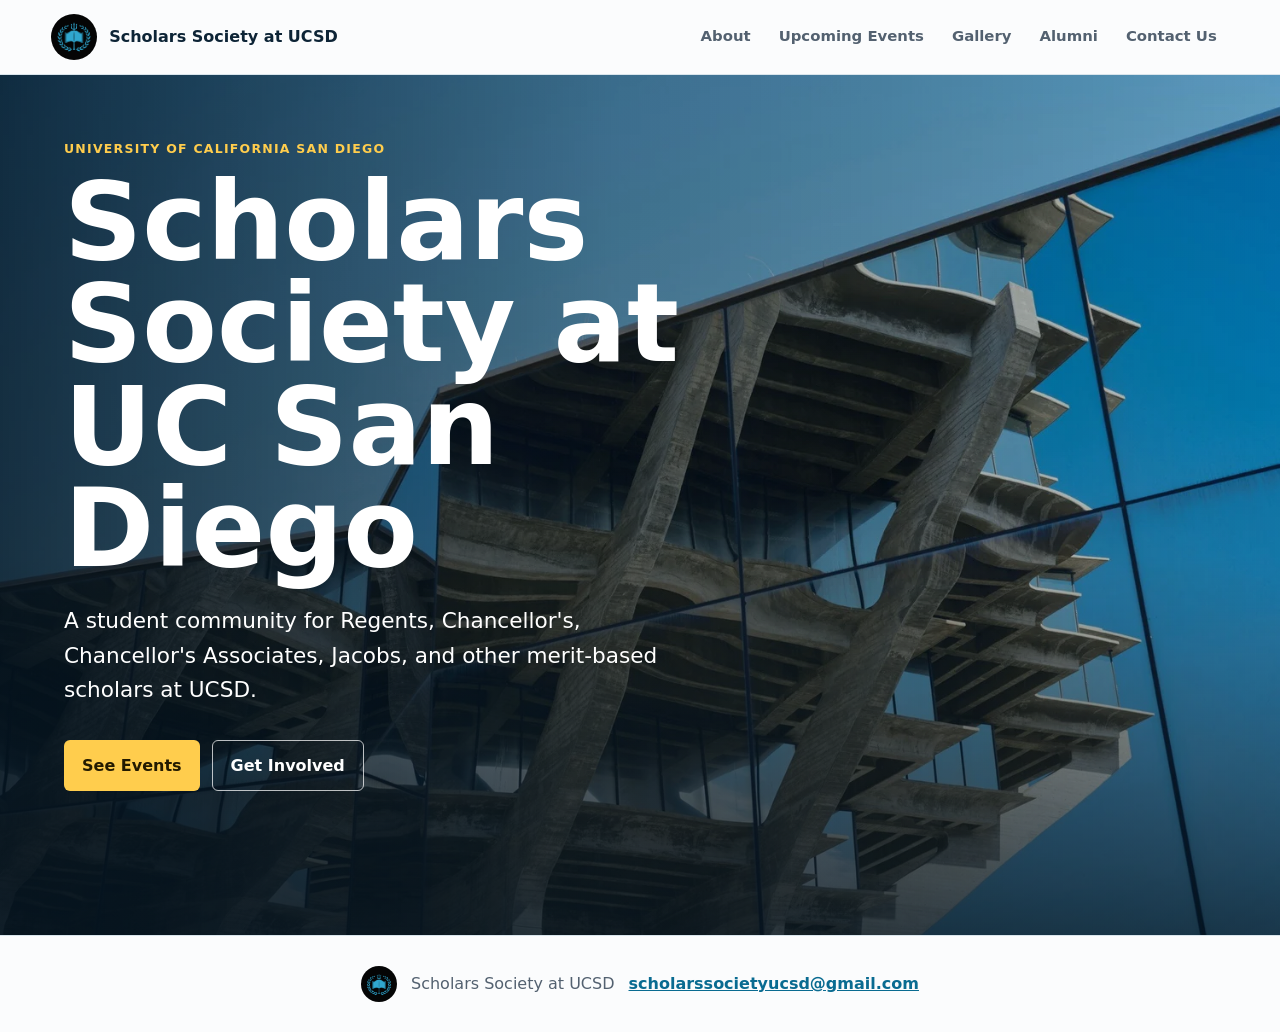
==== index.html @ 169dac99 "Add Scholars Society website" ====
<!doctype html>
<html lang="en">
  <head>
    <meta charset="utf-8">
    <meta name="viewport" content="width=device-width, initial-scale=1">
    <meta name="description" content="Scholars Society at UCSD supports merit-based scholarship recipients through community, leadership, academic resources, and professional growth.">
    <title>Home | Scholars Society at UCSD</title>
    <link rel="stylesheet" href="styles.css">
  </head>
  <body>
    <header class="site-header">
      <a class="brand" href="index.html" aria-label="Scholars Society at UCSD home">
        <img src="assets/logo.webp" alt="" class="brand-mark">
        <span>Scholars Society at UCSD</span>
      </a>
      <button class="nav-toggle" type="button" aria-label="Open navigation" aria-expanded="false">
        <span></span>
        <span></span>
        <span></span>
      </button>
      <nav class="site-nav" aria-label="Primary navigation">
        <div class="nav-group">
          <a class="nav-parent" href="about.html">About</a>
          <div class="nav-menu" aria-label="About submenu">
            <a href="programs.html">Programs</a>
            <a href="meet-the-board.html">Meet the Board</a>
            <a href="get-involved.html">Get Involved</a>
          </div>
        </div>
        <a href="upcoming-events.html">Upcoming Events</a>
        <a href="gallery.html">Gallery</a>
        <a href="alumni.html">Alumni</a>
        <a href="contact-us.html">Contact Us</a>
      </nav>
    </header>

    <main class="home-main">
      <section class="hero" id="home">
                    <img src="assets/hero.webp" alt="UC San Diego campus at sunset" class="hero-photo">
                    <div class="hero-copy">
                      <p class="eyebrow">University of California San Diego</p>
                      <h1>Scholars Society at UC San Diego</h1>
                      <p>
                        A student community for Regents, Chancellor's, Chancellor's Associates,
                        Jacobs, and other merit-based scholars at UCSD.
                      </p>
                      <div class="hero-actions">
                        <a class="button primary" href="upcoming-events.html">See Events</a>
                        <a class="button secondary" href="get-involved.html">Get Involved</a>
                      </div>
                    </div>
                  </section>
    </main>

    <footer class="site-footer">
      <img src="assets/logo.webp" alt="" class="footer-mark">
      <p>Scholars Society at UCSD</p>
      <p><a href="mailto:scholarssocietyucsd@gmail.com">scholarssocietyucsd@gmail.com</a></p>
    </footer>

    <script src="script.js"></script>
  </body>
</html>
---- styles.css ----
:root {
  --ink: #0d2436;
  --muted: #536170;
  --blue: #22a7d4;
  --blue-dark: #096b91;
  --gold: #ffcd4d;
  --coral: #e56b5d;
  --green: #2d8c78;
  --paper: #fbfcfd;
  --soft: #eef7fb;
  --line: #d9e5ec;
  --shadow: 0 20px 55px rgba(13, 36, 54, 0.16);
  font-family: Inter, ui-sans-serif, system-ui, -apple-system, BlinkMacSystemFont, "Segoe UI", sans-serif;
}

* {
  box-sizing: border-box;
}

html {
  scroll-behavior: smooth;
}

body {
  margin: 0;
  color: var(--ink);
  background: var(--paper);
  line-height: 1.6;
}

img {
  display: block;
  max-width: 100%;
}

a {
  color: inherit;
}

.site-header {
  position: sticky;
  top: 0;
  z-index: 20;
  display: flex;
  align-items: center;
  justify-content: space-between;
  gap: 24px;
  padding: 14px clamp(18px, 4vw, 52px);
  background: rgba(251, 252, 253, 0.92);
  border-bottom: 1px solid var(--line);
  backdrop-filter: blur(18px);
}

.brand {
  display: flex;
  align-items: center;
  gap: 12px;
  min-width: 210px;
  text-decoration: none;
  font-weight: 800;
  letter-spacing: 0;
}

.brand-mark {
  width: 46px;
  height: 46px;
  object-fit: contain;
  background: #050505;
  border-radius: 50%;
  padding: 4px;
}

.site-nav {
  display: flex;
  align-items: center;
  gap: 4px;
  flex-wrap: wrap;
  justify-content: flex-end;
}

.site-nav a,
.nav-parent {
  padding: 10px 12px;
  border-radius: 6px;
  color: var(--muted);
  font-size: 0.93rem;
  font-weight: 700;
  text-decoration: none;
}

.site-nav a:hover,
.site-nav a:focus-visible,
.nav-group:hover .nav-parent,
.nav-group:focus-within .nav-parent {
  background: var(--soft);
  color: var(--blue-dark);
  outline: none;
}

.site-nav a[aria-current="page"] {
  color: var(--blue-dark);
}

.nav-group {
  position: relative;
}

.nav-parent {
  display: inline-flex;
  align-items: center;
}

.nav-menu {
  position: absolute;
  top: calc(100% + 8px);
  left: 50%;
  width: 220px;
  display: grid;
  gap: 4px;
  padding: 10px;
  background: white;
  border: 1px solid var(--line);
  border-radius: 8px;
  box-shadow: var(--shadow);
  opacity: 0;
  pointer-events: none;
  transform: translate(-50%, 8px);
  transition: opacity 160ms ease, transform 160ms ease;
}

.nav-menu::before {
  content: "";
  position: absolute;
  left: 0;
  right: 0;
  top: -12px;
  height: 12px;
}

.nav-group:hover .nav-menu,
.nav-group:focus-within .nav-menu {
  opacity: 1;
  pointer-events: auto;
  transform: translate(-50%, 0);
}

.nav-menu a {
  display: block;
  text-align: center;
}

.nav-toggle {
  display: none;
  width: 44px;
  height: 44px;
  border: 1px solid var(--line);
  border-radius: 6px;
  background: white;
}

.nav-toggle span {
  display: block;
  width: 20px;
  height: 2px;
  margin: 5px auto;
  background: var(--ink);
}

.hero {
  position: relative;
  min-height: calc(100vh - 76px);
  display: grid;
  align-items: end;
  padding: clamp(28px, 5vw, 64px);
  overflow: hidden;
  isolation: isolate;
}

.page-main {
  min-height: 70vh;
}

.page-main > .section:first-child,
.page-main > .feature-photo:first-child {
  padding-top: clamp(76px, 10vw, 130px);
}

.contact-page {
  display: grid;
  align-items: center;
}

.contact-page .contact-band {
  margin-top: clamp(64px, 8vw, 100px);
}

.hero::after {
  content: "";
  position: absolute;
  inset: 0;
  z-index: -1;
  background:
    linear-gradient(90deg, rgba(4, 19, 31, 0.82), rgba(4, 19, 31, 0.42) 48%, rgba(4, 19, 31, 0.16)),
    linear-gradient(0deg, rgba(4, 19, 31, 0.74), rgba(4, 19, 31, 0.08) 44%);
}

.hero-photo {
  position: absolute;
  inset: 0;
  z-index: -2;
  width: 100%;
  height: 100%;
  object-fit: cover;
}

.hero-copy {
  max-width: 760px;
  color: white;
  padding-bottom: clamp(32px, 8vw, 80px);
}

.eyebrow {
  margin: 0 0 12px;
  color: var(--blue-dark);
  font-size: 0.78rem;
  font-weight: 900;
  letter-spacing: 0.1em;
  text-transform: uppercase;
}

.hero .eyebrow {
  color: var(--gold);
}

h1,
h2,
h3,
p {
  overflow-wrap: anywhere;
}

h1 {
  max-width: 700px;
  margin: 0;
  font-size: clamp(3rem, 9vw, 6.8rem);
  line-height: 0.94;
  letter-spacing: 0;
}

h2 {
  margin: 0;
  font-size: clamp(2rem, 4vw, 4rem);
  line-height: 1;
  letter-spacing: 0;
}

h3 {
  margin: 0 0 10px;
  font-size: 1.22rem;
  line-height: 1.2;
}

.hero-copy p:not(.eyebrow) {
  max-width: 650px;
  margin: 24px 0 0;
  font-size: clamp(1.08rem, 2vw, 1.35rem);
}

.hero-actions {
  display: flex;
  gap: 12px;
  flex-wrap: wrap;
  margin-top: 32px;
}

.button,
.contact-actions a {
  display: inline-flex;
  align-items: center;
  justify-content: center;
  min-height: 46px;
  padding: 12px 18px;
  border-radius: 6px;
  font-weight: 800;
  text-decoration: none;
}

.button.primary {
  background: var(--gold);
  color: #231a00;
}

.button.secondary {
  border: 1px solid rgba(255, 255, 255, 0.72);
  color: white;
}

.section {
  padding: clamp(64px, 9vw, 116px) clamp(18px, 5vw, 72px);
}

.section-heading {
  max-width: 820px;
  margin-bottom: 34px;
}

.intro-grid,
.split,
.feature-photo {
  display: grid;
  grid-template-columns: minmax(0, 1fr) minmax(300px, 0.78fr);
  gap: clamp(28px, 6vw, 72px);
  align-items: center;
}

.intro-text p,
.split p,
.feature-photo p,
.contact-band p {
  color: var(--muted);
  font-size: 1.08rem;
}

.stat-strip {
  display: grid;
  gap: 14px;
}

.stat-strip div,
.program-grid article,
.board-grid article,
.event-list article,
.alumni-grid article {
  border: 1px solid var(--line);
  border-radius: 8px;
  background: white;
  box-shadow: 0 10px 30px rgba(13, 36, 54, 0.07);
}

.stat-strip div {
  padding: 22px;
}

.stat-strip strong {
  display: block;
  color: var(--blue-dark);
  font-size: 2rem;
  line-height: 1;
}

.stat-strip span,
.alumni-grid span {
  color: var(--muted);
}

.band {
  background: var(--soft);
}

.program-grid {
  display: grid;
  grid-template-columns: repeat(3, minmax(0, 1fr));
  gap: 18px;
}

.program-grid article {
  padding: 24px;
  border-top: 5px solid var(--blue);
}

.program-grid article:nth-child(2n) {
  border-top-color: var(--gold);
}

.program-grid article:nth-child(3n) {
  border-top-color: var(--green);
}

.program-grid p,
.event-list p,
.alumni-grid p {
  margin: 0;
  color: var(--muted);
}

.text-link {
  display: inline-block;
  margin-top: 18px;
  color: var(--blue-dark);
  font-weight: 900;
  text-decoration-thickness: 2px;
  text-underline-offset: 5px;
}

.board-grid {
  display: grid;
  grid-template-columns: repeat(4, minmax(0, 1fr));
  gap: 18px;
}

.board-grid article {
  overflow: hidden;
  text-align: center;
}

.board-grid img {
  width: 100%;
  aspect-ratio: 1;
  object-fit: cover;
}

.board-grid div {
  display: grid;
  gap: 4px;
  min-height: 92px;
  align-content: center;
  padding: 14px 10px 16px;
}

.board-grid h3 {
  margin: 0;
  font-size: 1.05rem;
}

.board-grid p {
  margin: 0;
  color: var(--blue-dark);
  font-size: 0.78rem;
  font-weight: 900;
  letter-spacing: 0.06em;
  line-height: 1.25;
  text-transform: uppercase;
}

.feature-photo {
  padding: clamp(44px, 7vw, 90px) clamp(18px, 5vw, 72px);
  background: #122f43;
  color: white;
}

.feature-photo img {
  width: 100%;
  aspect-ratio: 4 / 3;
  object-fit: cover;
  border-radius: 8px;
  box-shadow: var(--shadow);
}

.feature-photo .eyebrow {
  color: var(--gold);
}

.feature-photo p {
  color: rgba(255, 255, 255, 0.8);
}

.involved-grid {
  display: grid;
  grid-template-columns: repeat(2, minmax(0, 1fr));
  gap: 22px;
}

.involved-grid article {
  display: grid;
  grid-template-columns: minmax(160px, 0.75fr) minmax(0, 1fr);
  overflow: hidden;
  border-radius: 8px;
  background: white;
  border: 1px solid var(--line);
}

.involved-grid img {
  width: 100%;
  height: 100%;
  min-height: 260px;
  object-fit: cover;
}

.involved-grid div {
  padding: 26px;
}

.involved-grid p {
  color: var(--muted);
}

.event-list {
  display: grid;
  gap: 16px;
}

.event-list article {
  display: grid;
  grid-template-columns: 96px 1fr;
  gap: 22px;
  align-items: start;
  padding: 22px;
}

.event-list article.has-flyer {
  grid-template-columns: 96px minmax(0, 1fr) minmax(170px, 230px);
}

.event-list time {
  display: grid;
  place-items: center;
  min-height: 92px;
  border-radius: 8px;
  background: var(--ink);
  color: white;
}

.event-list time span {
  color: var(--gold);
  font-weight: 900;
  text-transform: uppercase;
}

.event-list time strong {
  font-size: 2.2rem;
  line-height: 1;
}

.event-list .announcement time {
  background: var(--blue-dark);
}

.event-type {
  margin: 0 0 6px !important;
  color: var(--green) !important;
  font-size: 0.78rem;
  font-weight: 900;
  letter-spacing: 0.08em;
  text-transform: uppercase;
}

.event-link {
  display: inline-flex;
  margin-top: 12px;
  color: var(--blue-dark);
  font-weight: 900;
  text-decoration-thickness: 2px;
  text-underline-offset: 5px;
}

.event-flyer {
  width: 100%;
  max-height: 320px;
  object-fit: contain;
  border: 1px solid var(--line);
  border-radius: 8px;
  background: #fffaf0;
}

.gallery-grid {
  display: grid;
  grid-template-columns: repeat(3, minmax(0, 1fr));
  gap: 12px;
}

.gallery-grid img {
  width: 100%;
  aspect-ratio: 4 / 3;
  object-fit: cover;
  border-radius: 8px;
}

.alumni-grid {
  display: grid;
  grid-template-columns: repeat(2, minmax(0, 1fr));
  gap: 18px;
}

.alumni-grid article {
  display: grid;
  grid-template-columns: 136px minmax(0, 1fr);
  gap: 20px;
  align-items: start;
  padding: 26px;
  border-left: 6px solid var(--coral);
}

.alumni-photo {
  width: 136px;
  aspect-ratio: 1;
  object-fit: cover;
  border-radius: 8px;
  border: 1px solid var(--line);
}

.scholarship {
  color: var(--green) !important;
  font-size: 0.82rem;
  font-weight: 900;
  letter-spacing: 0.08em;
  text-transform: uppercase;
}

.contact-band {
  display: grid;
  grid-template-columns: minmax(0, 1fr) auto;
  gap: 28px;
  align-items: center;
  margin: 0 clamp(18px, 5vw, 72px) clamp(64px, 7vw, 96px);
  padding: clamp(30px, 5vw, 56px);
  border-radius: 8px;
  background: var(--ink);
  color: white;
}

.contact-band .eyebrow {
  color: var(--gold);
}

.contact-actions {
  display: flex;
  gap: 10px;
  flex-wrap: wrap;
  justify-content: flex-end;
}

.contact-actions a {
  background: white;
  color: var(--ink);
}

.site-footer {
  display: flex;
  align-items: center;
  justify-content: center;
  gap: 14px;
  flex-wrap: wrap;
  padding: 30px 18px;
  border-top: 1px solid var(--line);
  color: var(--muted);
}

.site-footer p {
  margin: 0;
}

.site-footer a {
  color: var(--blue-dark);
  font-weight: 800;
}

.footer-mark {
  width: 36px;
  height: 36px;
  object-fit: contain;
  background: #050505;
  border-radius: 50%;
  padding: 4px;
}

@media (max-width: 980px) {
  .site-header {
    align-items: flex-start;
  }

  .nav-toggle {
    display: block;
    flex: 0 0 auto;
  }

  .site-nav {
    position: absolute;
    top: 75px;
    left: 18px;
    right: 18px;
    display: none;
    flex-direction: column;
    align-items: stretch;
    padding: 10px;
    background: white;
    border: 1px solid var(--line);
    border-radius: 8px;
    box-shadow: var(--shadow);
  }

  .site-nav.is-open {
    display: flex;
  }

  .site-nav a {
    padding: 12px;
  }

  .nav-group {
    display: grid;
    gap: 2px;
  }

  .nav-parent {
    padding: 12px;
  }

  .nav-menu {
    position: static;
    width: auto;
    padding: 0 0 4px 14px;
    border: 0;
    box-shadow: none;
    opacity: 1;
    pointer-events: auto;
    transform: none;
    transition: none;
  }

  .nav-menu::before {
    content: none;
  }

  .nav-menu a {
    text-align: left;
    color: var(--blue-dark);
  }

  .program-grid,
  .board-grid,
  .gallery-grid {
    grid-template-columns: repeat(2, minmax(0, 1fr));
  }

  .intro-grid,
  .split,
  .feature-photo,
  .contact-band {
    grid-template-columns: 1fr;
  }

  .contact-actions {
    justify-content: flex-start;
  }

  .involved-grid,
  .alumni-grid {
    grid-template-columns: 1fr;
  }

  .alumni-grid article {
    grid-template-columns: 112px minmax(0, 1fr);
  }

  .alumni-photo {
    width: 112px;
  }
}

@media (max-width: 640px) {
  .brand span {
    max-width: 180px;
    line-height: 1.15;
  }

  .hero {
    min-height: 86vh;
  }

  .program-grid,
  .board-grid,
  .gallery-grid {
    grid-template-columns: 1fr;
  }

  .involved-grid article,
  .event-list article,
  .event-list article.has-flyer {
    grid-template-columns: 1fr;
  }

  .involved-grid img {
    min-height: 210px;
  }

  .event-list time {
    width: 96px;
  }

  .event-flyer {
    max-height: none;
  }

  .alumni-grid article {
    grid-template-columns: 1fr;
  }

  .alumni-photo {
    width: 100%;
    max-width: 260px;
  }
}
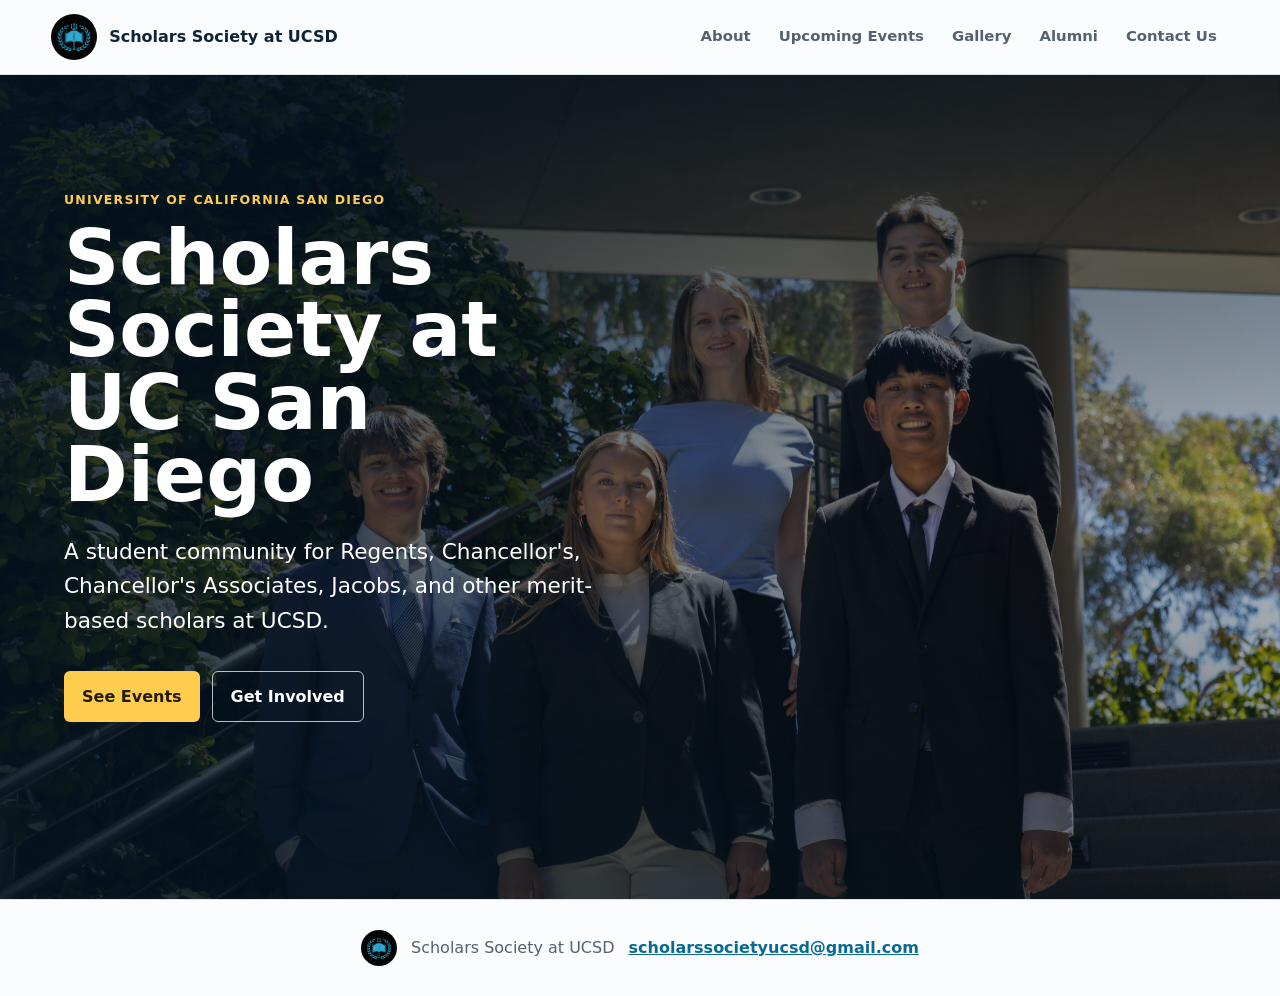
==== commit 174def90: "add cover" ====
--- a/index.html
+++ b/index.html
@@ -36,20 +36,20 @@
 
     <main class="home-main">
       <section class="hero" id="home">
-                    <img src="assets/hero.webp" alt="UC San Diego campus at sunset" class="hero-photo">
-                    <div class="hero-copy">
-                      <p class="eyebrow">University of California San Diego</p>
-                      <h1>Scholars Society at UC San Diego</h1>
-                      <p>
-                        A student community for Regents, Chancellor's, Chancellor's Associates,
-                        Jacobs, and other merit-based scholars at UCSD.
-                      </p>
-                      <div class="hero-actions">
-                        <a class="button primary" href="upcoming-events.html">See Events</a>
-                        <a class="button secondary" href="get-involved.html">Get Involved</a>
-                      </div>
-                    </div>
-                  </section>
+        <img src="assets/home-cover.jpg" alt="Scholars Society students standing together at UC San Diego" class="hero-photo" fetchpriority="high">
+        <div class="hero-copy">
+          <p class="eyebrow">University of California San Diego</p>
+          <h1>Scholars Society at UC San Diego</h1>
+          <p>
+            A student community for Regents, Chancellor's, Chancellor's Associates,
+            Jacobs, and other merit-based scholars at UCSD.
+          </p>
+          <div class="hero-actions">
+            <a class="button primary" href="upcoming-events.html">See Events</a>
+            <a class="button secondary" href="get-involved.html">Get Involved</a>
+          </div>
+        </div>
+      </section>
     </main>
 
     <footer class="site-footer">
--- a/styles.css
+++ b/styles.css
@@ -170,7 +170,7 @@
   position: relative;
   min-height: calc(100vh - 76px);
   display: grid;
-  align-items: end;
+  align-items: start;
   padding: clamp(28px, 5vw, 64px);
   overflow: hidden;
   isolation: isolate;
@@ -200,8 +200,8 @@
   inset: 0;
   z-index: -1;
   background:
-    linear-gradient(90deg, rgba(4, 19, 31, 0.82), rgba(4, 19, 31, 0.42) 48%, rgba(4, 19, 31, 0.16)),
-    linear-gradient(0deg, rgba(4, 19, 31, 0.74), rgba(4, 19, 31, 0.08) 44%);
+    linear-gradient(90deg, rgba(4, 19, 31, 0.84), rgba(4, 19, 31, 0.48) 46%, rgba(4, 19, 31, 0.14)),
+    linear-gradient(180deg, rgba(4, 19, 31, 0.62), rgba(4, 19, 31, 0.1) 54%, rgba(4, 19, 31, 0.5));
 }
 
 .hero-photo {
@@ -211,12 +211,13 @@
   width: 100%;
   height: 100%;
   object-fit: cover;
+  object-position: 58% center;
 }
 
 .hero-copy {
-  max-width: 760px;
+  max-width: 560px;
   color: white;
-  padding-bottom: clamp(32px, 8vw, 80px);
+  padding-top: clamp(18px, 4vw, 52px);
 }
 
 .eyebrow {
@@ -247,6 +248,11 @@
   letter-spacing: 0;
 }
 
+.hero h1 {
+  max-width: 560px;
+  font-size: clamp(3rem, 6vw, 5.1rem);
+}
+
 h2 {
   margin: 0;
   font-size: clamp(2rem, 4vw, 4rem);
@@ -261,7 +267,7 @@
 }
 
 .hero-copy p:not(.eyebrow) {
-  max-width: 650px;
+  max-width: 540px;
   margin: 24px 0 0;
   font-size: clamp(1.08rem, 2vw, 1.35rem);
 }
@@ -554,7 +560,7 @@
 
 .gallery-grid {
   display: grid;
-  grid-template-columns: repeat(3, minmax(0, 1fr));
+  grid-template-columns: repeat(2, minmax(0, 1fr));
   gap: 12px;
 }
 
@@ -671,6 +677,9 @@
     display: none;
     flex-direction: column;
     align-items: stretch;
+    gap: 6px;
+    max-height: calc(100vh - 100px);
+    overflow-y: auto;
     padding: 10px;
     background: white;
     border: 1px solid var(--line);
@@ -698,8 +707,13 @@
   .nav-menu {
     position: static;
     width: auto;
-    padding: 0 0 4px 14px;
+    display: grid;
+    gap: 6px;
+    margin: 0 0 6px;
+    padding: 0;
     border: 0;
+    border-radius: 0;
+    background: transparent;
     box-shadow: none;
     opacity: 1;
     pointer-events: auto;
@@ -712,6 +726,13 @@
   }
 
   .nav-menu a {
+    display: flex;
+    align-items: center;
+    min-height: 44px;
+    margin-left: 16px;
+    padding: 10px 12px;
+    border-radius: 6px;
+    background: var(--soft);
     text-align: left;
     color: var(--blue-dark);
   }
@@ -755,6 +776,16 @@
 
   .hero {
     min-height: 86vh;
+    align-items: end;
+  }
+
+  .hero-photo {
+    object-position: 62% center;
+  }
+
+  .hero-copy {
+    padding-top: 0;
+    padding-bottom: clamp(20px, 8vw, 44px);
   }
 
   .program-grid,
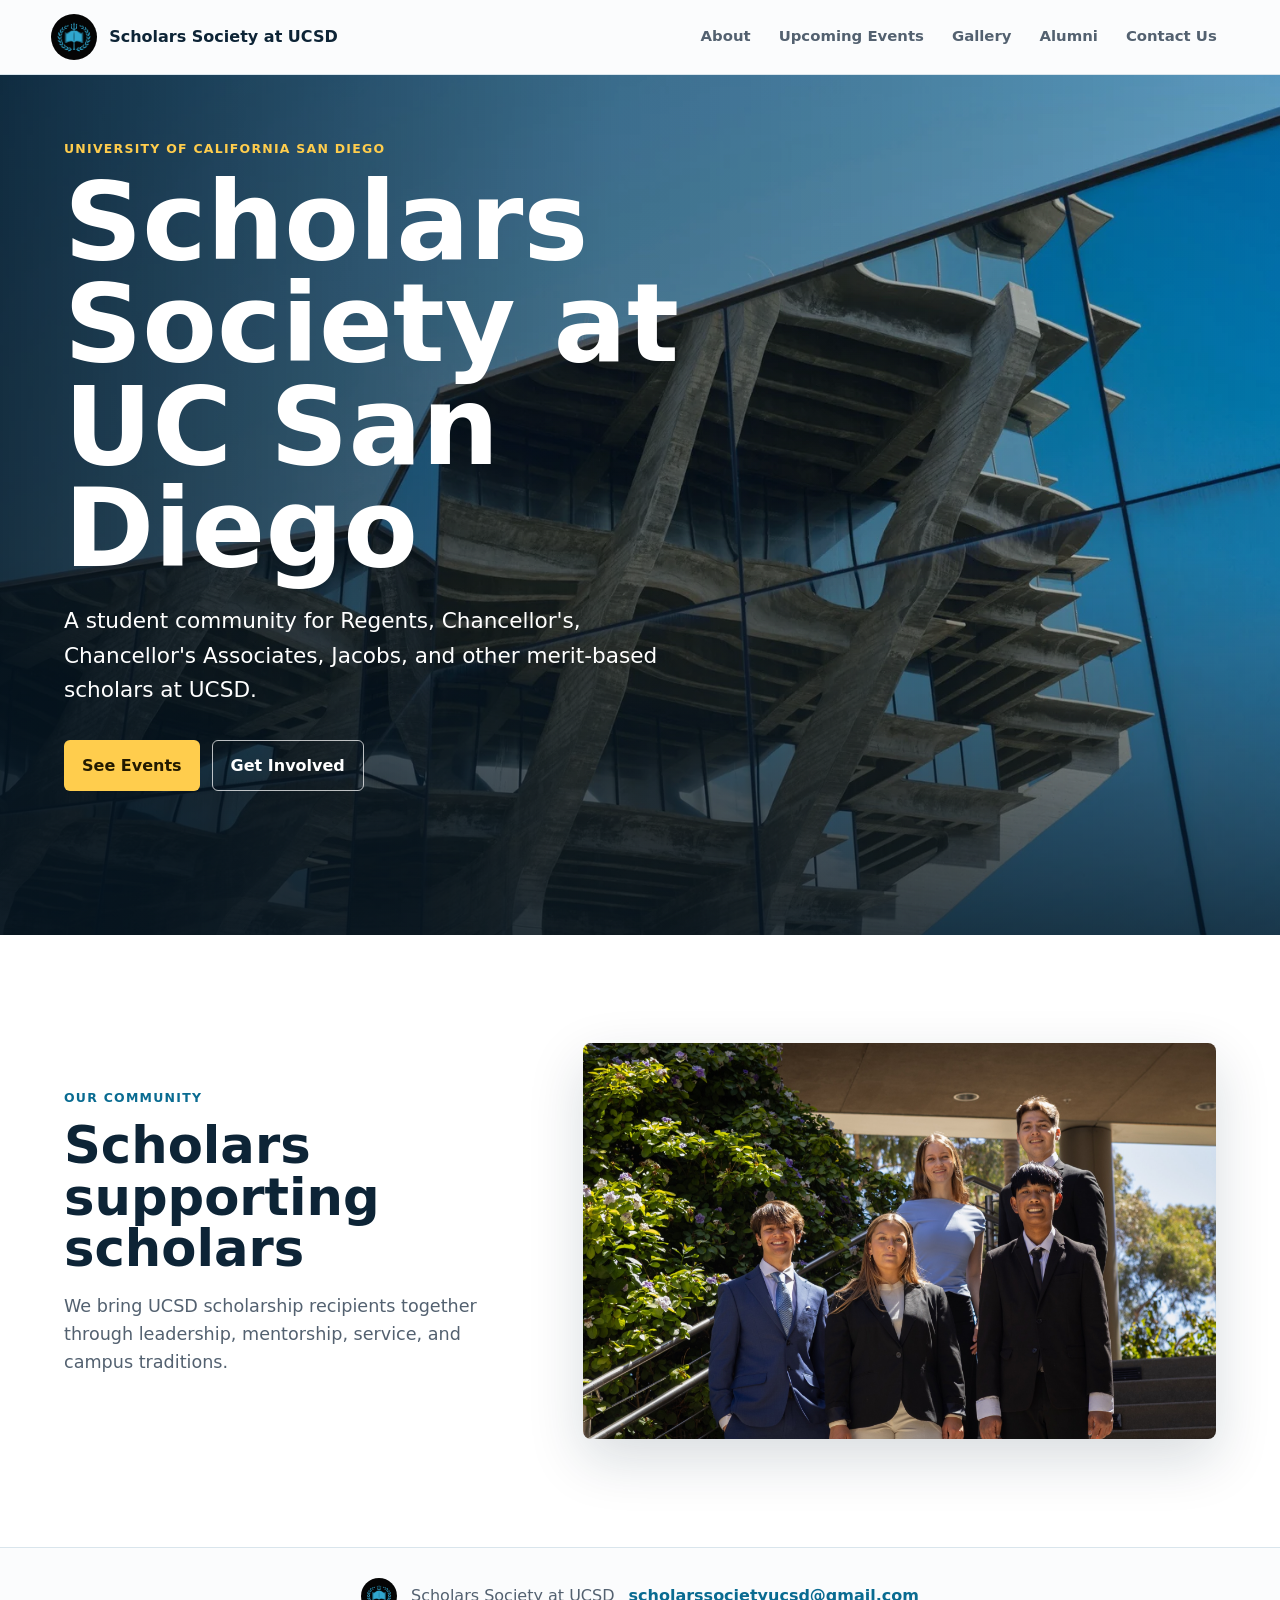
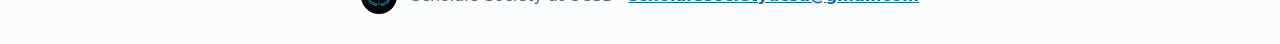
==== commit 1626c218: "Update home page" ====
--- a/index.html
+++ b/index.html
@@ -36,7 +36,7 @@
 
     <main class="home-main">
       <section class="hero" id="home">
-        <img src="assets/home-cover.jpg" alt="Scholars Society students standing together at UC San Diego" class="hero-photo" fetchpriority="high">
+        <img src="assets/hero.webp" alt="UC San Diego campus at sunset" class="hero-photo" fetchpriority="high">
         <div class="hero-copy">
           <p class="eyebrow">University of California San Diego</p>
           <h1>Scholars Society at UC San Diego</h1>
@@ -50,6 +50,18 @@
           </div>
         </div>
       </section>
+
+      <section class="home-feature" aria-labelledby="home-feature-title">
+        <div class="home-feature-copy">
+          <p class="eyebrow">Our Community</p>
+          <h2 id="home-feature-title">Scholars supporting scholars</h2>
+          <p>
+            We bring UCSD scholarship recipients together through leadership,
+            mentorship, service, and campus traditions.
+          </p>
+        </div>
+        <img src="assets/home-cover.jpg" alt="Scholars Society students standing together at UC San Diego" class="home-feature-photo">
+      </section>
     </main>
 
     <footer class="site-footer">
--- a/styles.css
+++ b/styles.css
@@ -170,7 +170,7 @@
   position: relative;
   min-height: calc(100vh - 76px);
   display: grid;
-  align-items: start;
+  align-items: end;
   padding: clamp(28px, 5vw, 64px);
   overflow: hidden;
   isolation: isolate;
@@ -200,8 +200,8 @@
   inset: 0;
   z-index: -1;
   background:
-    linear-gradient(90deg, rgba(4, 19, 31, 0.84), rgba(4, 19, 31, 0.48) 46%, rgba(4, 19, 31, 0.14)),
-    linear-gradient(180deg, rgba(4, 19, 31, 0.62), rgba(4, 19, 31, 0.1) 54%, rgba(4, 19, 31, 0.5));
+    linear-gradient(90deg, rgba(4, 19, 31, 0.82), rgba(4, 19, 31, 0.42) 48%, rgba(4, 19, 31, 0.16)),
+    linear-gradient(0deg, rgba(4, 19, 31, 0.74), rgba(4, 19, 31, 0.08) 44%);
 }
 
 .hero-photo {
@@ -211,13 +211,12 @@
   width: 100%;
   height: 100%;
   object-fit: cover;
-  object-position: 58% center;
 }
 
 .hero-copy {
-  max-width: 560px;
+  max-width: 760px;
   color: white;
-  padding-top: clamp(18px, 4vw, 52px);
+  padding-bottom: clamp(32px, 8vw, 80px);
 }
 
 .eyebrow {
@@ -248,11 +247,6 @@
   letter-spacing: 0;
 }
 
-.hero h1 {
-  max-width: 560px;
-  font-size: clamp(3rem, 6vw, 5.1rem);
-}
-
 h2 {
   margin: 0;
   font-size: clamp(2rem, 4vw, 4rem);
@@ -267,7 +261,7 @@
 }
 
 .hero-copy p:not(.eyebrow) {
-  max-width: 540px;
+  max-width: 650px;
   margin: 24px 0 0;
   font-size: clamp(1.08rem, 2vw, 1.35rem);
 }
@@ -303,6 +297,33 @@
 
 .section {
   padding: clamp(64px, 9vw, 116px) clamp(18px, 5vw, 72px);
+}
+
+.home-feature {
+  display: grid;
+  grid-template-columns: minmax(260px, 0.72fr) minmax(0, 1fr);
+  gap: clamp(28px, 5vw, 64px);
+  align-items: center;
+  padding: clamp(64px, 9vw, 108px) clamp(18px, 5vw, 72px);
+  background: white;
+}
+
+.home-feature-copy {
+  max-width: 520px;
+}
+
+.home-feature-copy p:not(.eyebrow) {
+  color: var(--muted);
+  font-size: 1.1rem;
+}
+
+.home-feature-photo {
+  width: 100%;
+  aspect-ratio: 16 / 10;
+  object-fit: cover;
+  object-position: center;
+  border-radius: 8px;
+  box-shadow: var(--shadow);
 }
 
 .section-heading {
@@ -746,6 +767,7 @@
   .intro-grid,
   .split,
   .feature-photo,
+  .home-feature,
   .contact-band {
     grid-template-columns: 1fr;
   }
@@ -776,16 +798,10 @@
 
   .hero {
     min-height: 86vh;
-    align-items: end;
-  }
-
-  .hero-photo {
-    object-position: 62% center;
-  }
-
-  .hero-copy {
-    padding-top: 0;
-    padding-bottom: clamp(20px, 8vw, 44px);
+  }
+
+  .home-feature-photo {
+    aspect-ratio: 4 / 3;
   }
 
   .program-grid,
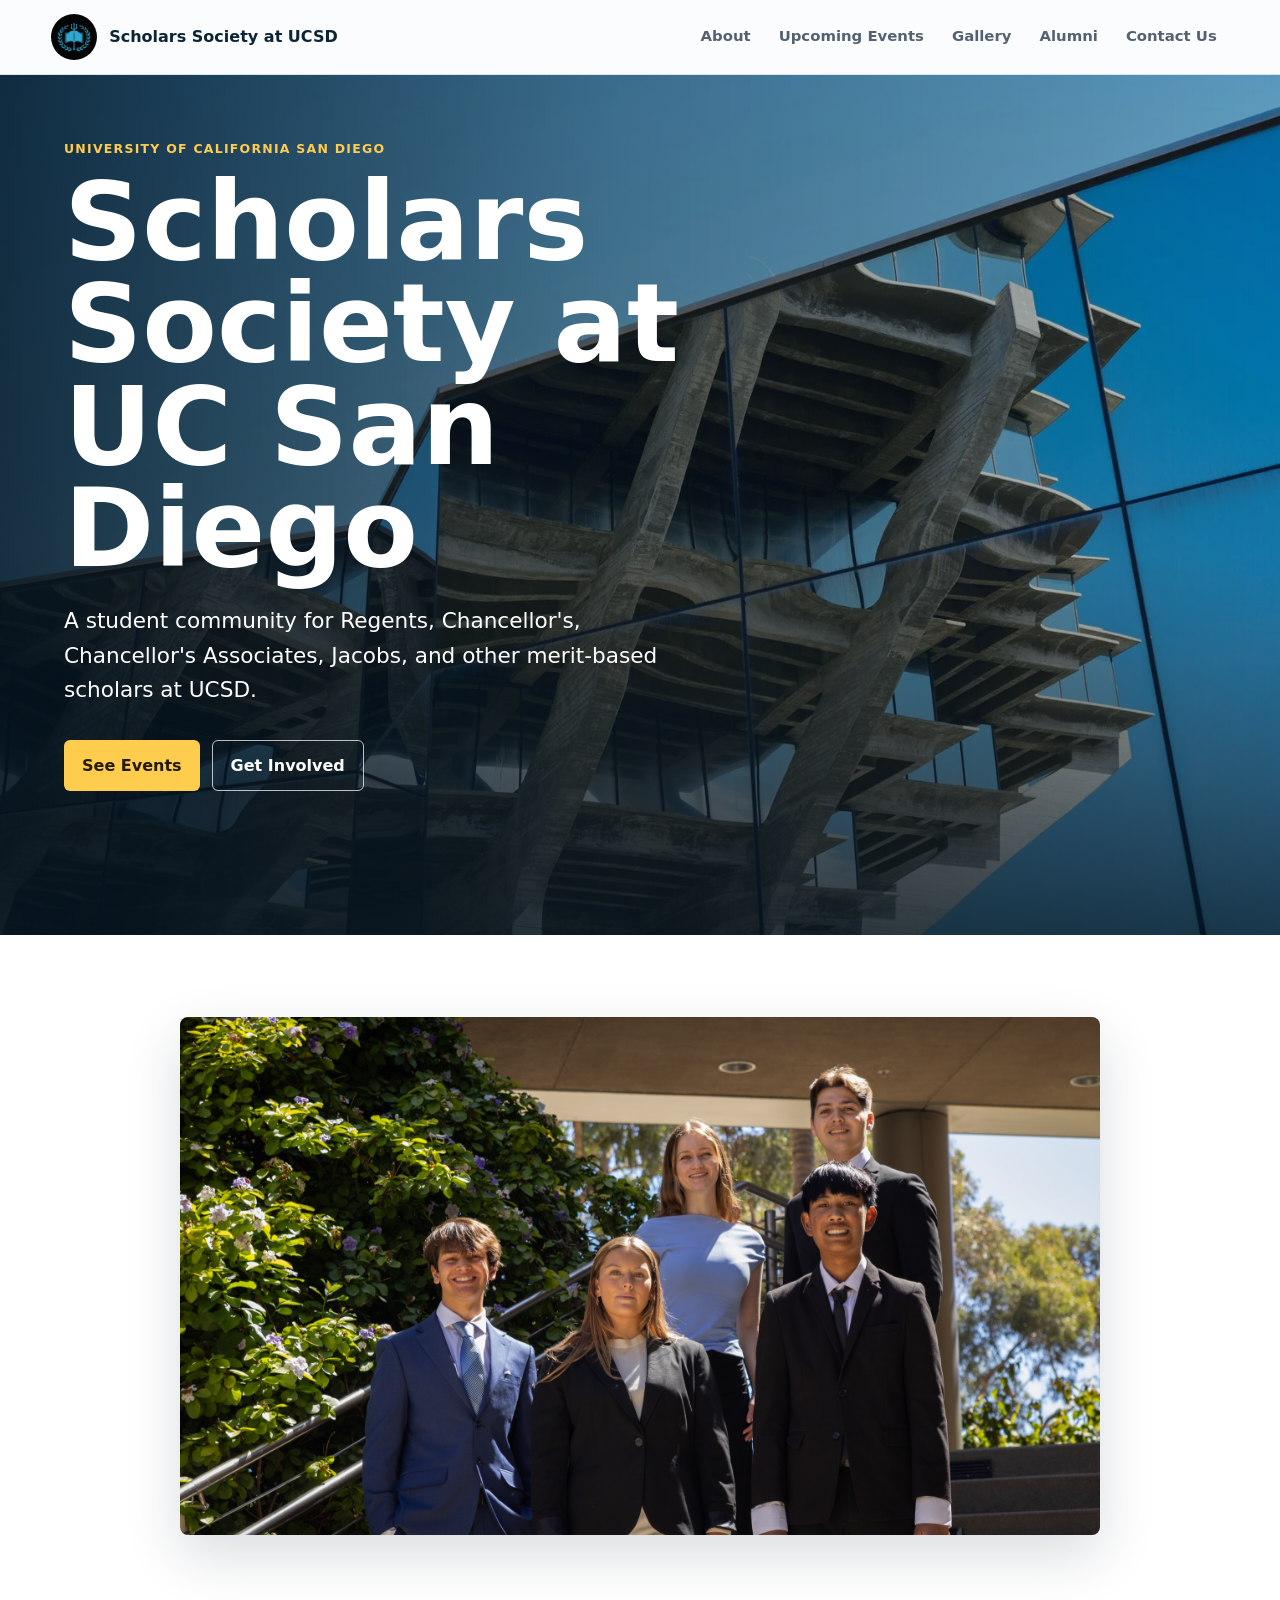
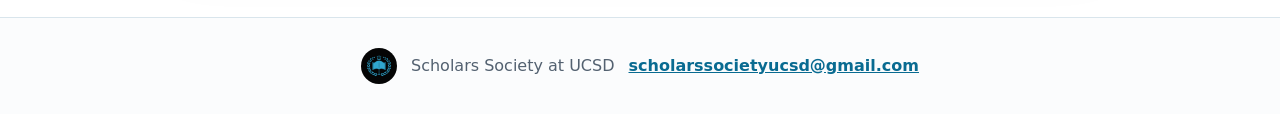
==== commit e777c0af: "Revised homepage" ====
--- a/index.html
+++ b/index.html
@@ -51,15 +51,7 @@
         </div>
       </section>
 
-      <section class="home-feature" aria-labelledby="home-feature-title">
-        <div class="home-feature-copy">
-          <p class="eyebrow">Our Community</p>
-          <h2 id="home-feature-title">Scholars supporting scholars</h2>
-          <p>
-            We bring UCSD scholarship recipients together through leadership,
-            mentorship, service, and campus traditions.
-          </p>
-        </div>
+      <section class="home-feature" aria-label="Scholars Society community photo">
         <img src="assets/home-cover.jpg" alt="Scholars Society students standing together at UC San Diego" class="home-feature-photo">
       </section>
     </main>
--- a/styles.css
+++ b/styles.css
@@ -300,26 +300,16 @@
 }
 
 .home-feature {
-  display: grid;
-  grid-template-columns: minmax(260px, 0.72fr) minmax(0, 1fr);
-  gap: clamp(28px, 5vw, 64px);
-  align-items: center;
-  padding: clamp(64px, 9vw, 108px) clamp(18px, 5vw, 72px);
+  display: flex;
+  justify-content: center;
+  padding: clamp(46px, 7vw, 82px) clamp(18px, 5vw, 72px);
   background: white;
-}
-
-.home-feature-copy {
-  max-width: 520px;
-}
-
-.home-feature-copy p:not(.eyebrow) {
-  color: var(--muted);
-  font-size: 1.1rem;
 }
 
 .home-feature-photo {
   width: 100%;
-  aspect-ratio: 16 / 10;
+  max-width: 920px;
+  aspect-ratio: 16 / 9;
   object-fit: cover;
   object-position: center;
   border-radius: 8px;
@@ -767,7 +757,6 @@
   .intro-grid,
   .split,
   .feature-photo,
-  .home-feature,
   .contact-band {
     grid-template-columns: 1fr;
   }
@@ -801,7 +790,7 @@
   }
 
   .home-feature-photo {
-    aspect-ratio: 4 / 3;
+    aspect-ratio: 5 / 4;
   }
 
   .program-grid,
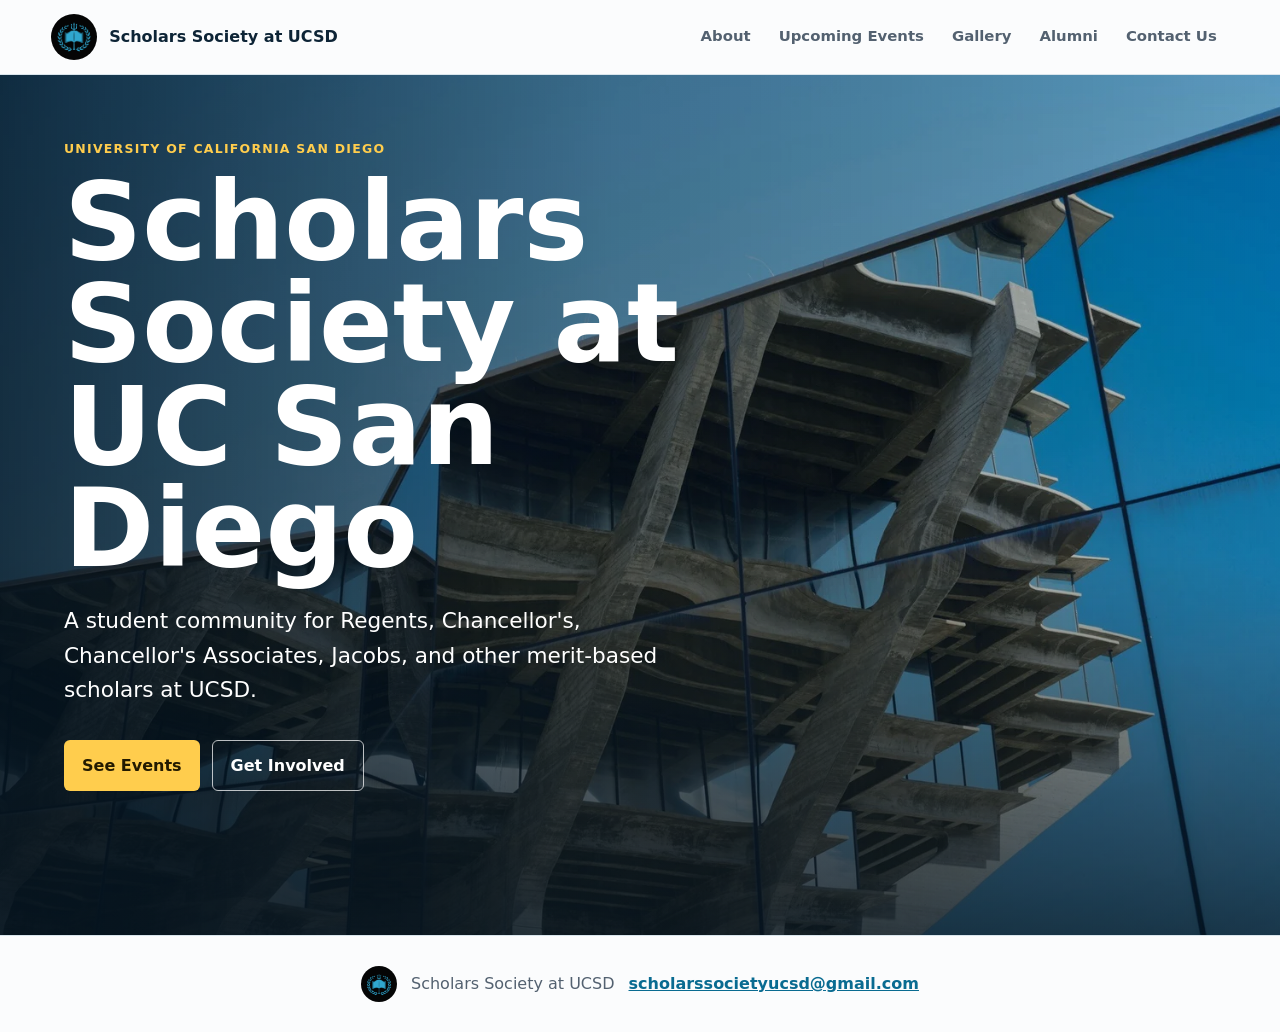
==== commit 9e5fc383: "Remove home-cover.jpg" ====
--- a/index.html
+++ b/index.html
@@ -51,9 +51,6 @@
         </div>
       </section>
 
-      <section class="home-feature" aria-label="Scholars Society community photo">
-        <img src="assets/home-cover.jpg" alt="Scholars Society students standing together at UC San Diego" class="home-feature-photo">
-      </section>
     </main>
 
     <footer class="site-footer">
--- a/styles.css
+++ b/styles.css
@@ -297,23 +297,6 @@
 
 .section {
   padding: clamp(64px, 9vw, 116px) clamp(18px, 5vw, 72px);
-}
-
-.home-feature {
-  display: flex;
-  justify-content: center;
-  padding: clamp(46px, 7vw, 82px) clamp(18px, 5vw, 72px);
-  background: white;
-}
-
-.home-feature-photo {
-  width: 100%;
-  max-width: 920px;
-  aspect-ratio: 16 / 9;
-  object-fit: cover;
-  object-position: center;
-  border-radius: 8px;
-  box-shadow: var(--shadow);
 }
 
 .section-heading {
@@ -789,10 +772,6 @@
     min-height: 86vh;
   }
 
-  .home-feature-photo {
-    aspect-ratio: 5 / 4;
-  }
-
   .program-grid,
   .board-grid,
   .gallery-grid {
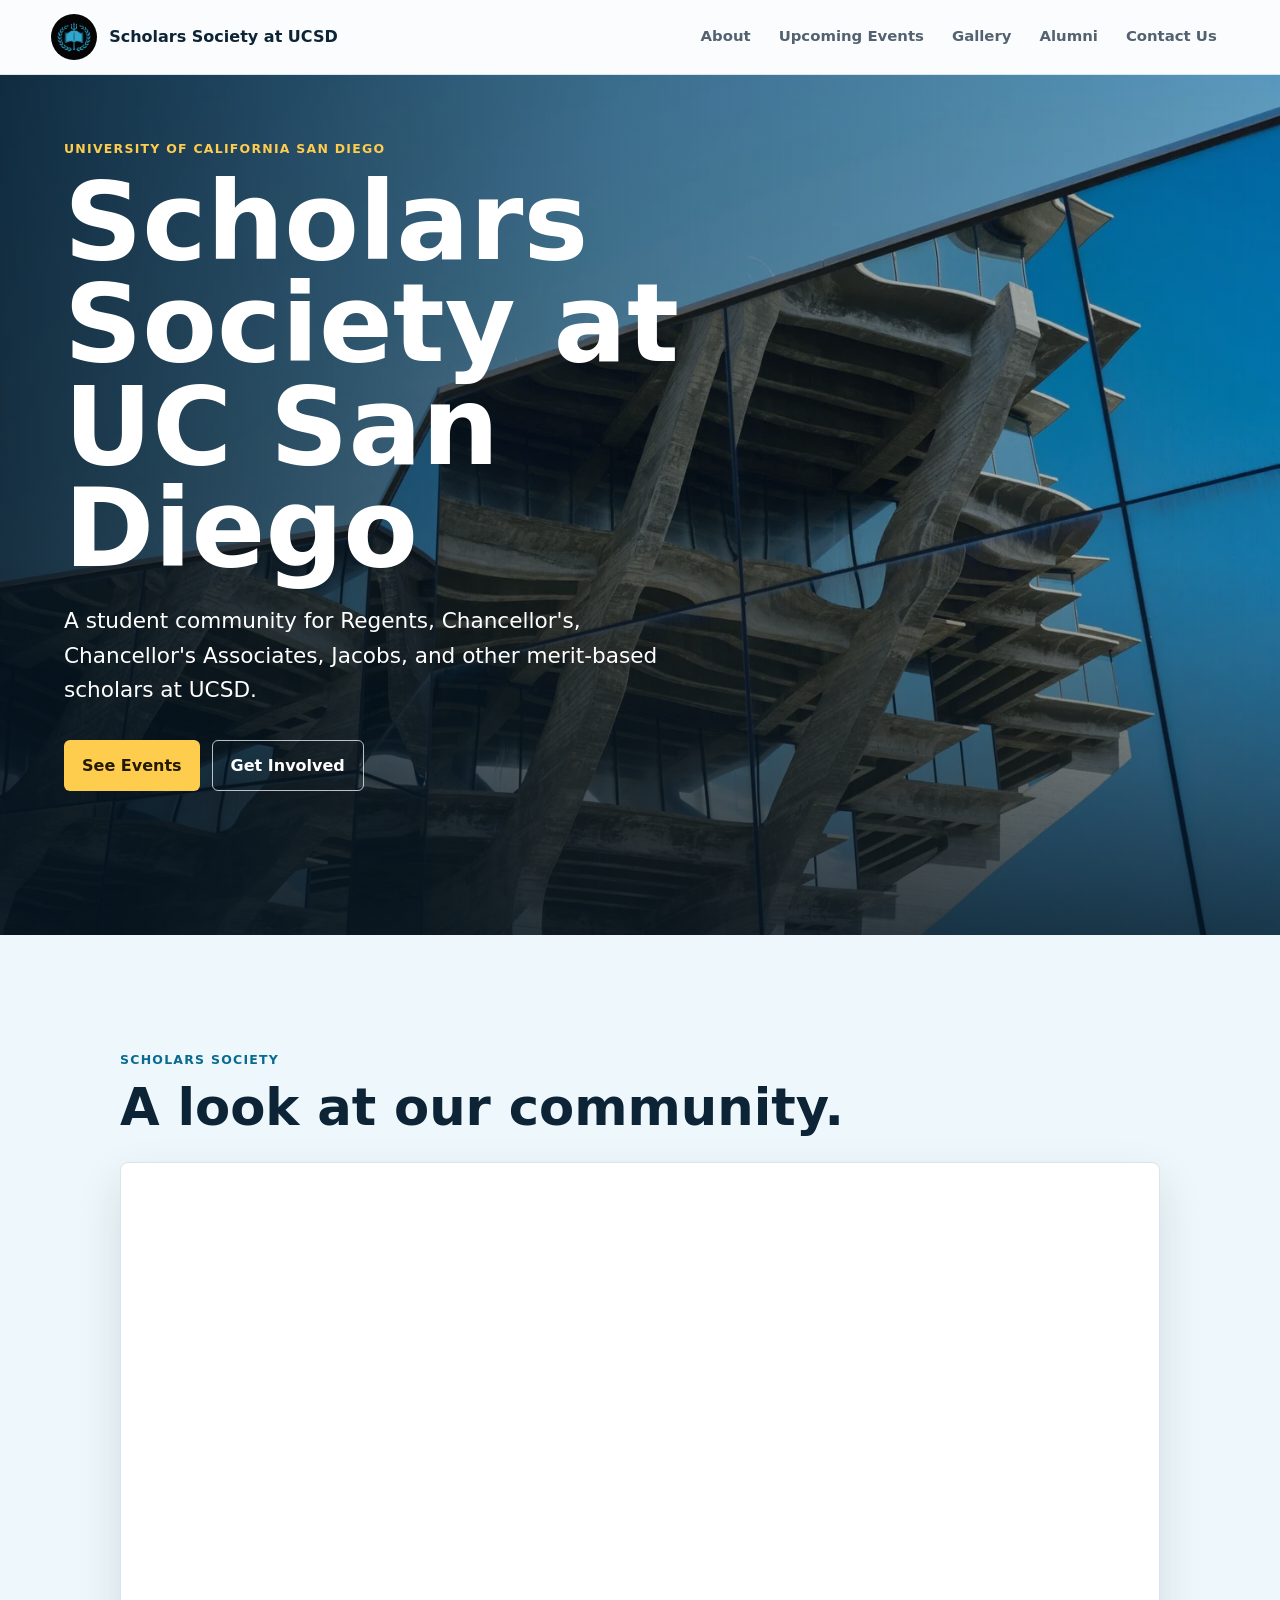
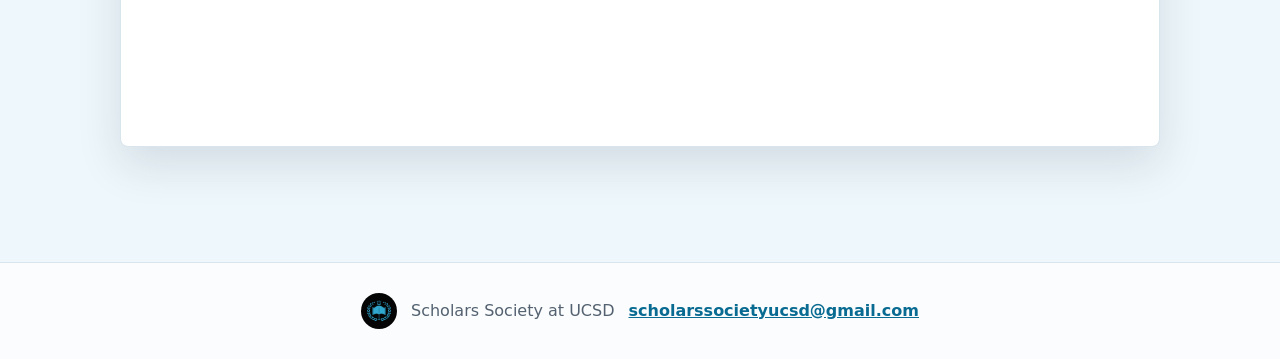
==== commit df27efaf: "Add Video Preview" ====
--- a/index.html
+++ b/index.html
@@ -51,6 +51,21 @@
         </div>
       </section>
 
+      <section class="section home-video-section" aria-labelledby="home-video-title">
+        <div class="home-video-copy">
+          <p class="eyebrow">Scholars Society</p>
+          <h2 id="home-video-title">A look at our community.</h2>
+        </div>
+        <div class="home-video-frame">
+          <iframe
+            src="https://drive.google.com/file/d/1o4WP-IB77OTIgjfvDQbD4RxVryIx-qA1/preview"
+            title="Scholars Society at UCSD video"
+            allow="autoplay"
+            allowfullscreen>
+          </iframe>
+        </div>
+      </section>
+
     </main>
 
     <footer class="site-footer">
--- a/styles.css
+++ b/styles.css
@@ -299,6 +299,35 @@
   padding: clamp(64px, 9vw, 116px) clamp(18px, 5vw, 72px);
 }
 
+.home-video-section {
+  display: grid;
+  gap: 28px;
+  background: var(--soft);
+}
+
+.home-video-copy {
+  width: min(100%, 1040px);
+  margin: 0 auto;
+}
+
+.home-video-frame {
+  width: min(100%, 1040px);
+  margin: 0 auto;
+  overflow: hidden;
+  border: 1px solid var(--line);
+  border-radius: 8px;
+  background: white;
+  box-shadow: 0 18px 45px rgba(13, 36, 54, 0.12);
+  aspect-ratio: 16 / 9;
+}
+
+.home-video-frame iframe {
+  display: block;
+  width: 100%;
+  height: 100%;
+  border: 0;
+}
+
 .section-heading {
   max-width: 820px;
   margin-bottom: 34px;
@@ -364,7 +393,8 @@
 }
 
 .program-grid article {
-  padding: 24px;
+  overflow: hidden;
+  padding: 18px 24px 24px;
   border-top: 5px solid var(--blue);
 }
 
@@ -374,6 +404,24 @@
 
 .program-grid article:nth-child(3n) {
   border-top-color: var(--green);
+}
+
+.program-grid img {
+  display: block;
+  width: 100%;
+  aspect-ratio: 4 / 3;
+  margin: 0 auto 22px;
+  border-radius: 6px;
+  object-fit: cover;
+  object-position: center;
+}
+
+.program-grid article:nth-child(6) img {
+  object-position: center top;
+}
+
+.program-grid article:nth-child(3) img {
+  object-position: 50% 42%;
 }
 
 .program-grid p,
@@ -392,6 +440,17 @@
   text-underline-offset: 5px;
 }
 
+.board-group + .board-group {
+  margin-top: clamp(68px, 9vw, 112px);
+}
+
+.board-group > h3 {
+  margin: 0 0 18px;
+  color: var(--blue-dark);
+  font-size: clamp(1.4rem, 2.4vw, 2rem);
+  letter-spacing: 0;
+}
+
 .board-grid {
   display: grid;
   grid-template-columns: repeat(4, minmax(0, 1fr));
@@ -407,6 +466,29 @@
   width: 100%;
   aspect-ratio: 1;
   object-fit: cover;
+  object-position: 50% 34%;
+}
+
+.board-grid img[alt="Juan Ramirez"] {
+  object-position: 50% 0%;
+}
+
+.board-grid img[alt="Darcie Duong"],
+.board-grid img[alt="Jade Manalo"],
+.board-grid img[alt="Marissa Lee"],
+.board-grid img[alt="Sarai Scofield"] {
+  object-position: 50% 50%;
+}
+
+.board-grid img[alt="Alex Spear"] {
+  object-position: 50% 0%;
+}
+
+.board-grid img[alt="Isaac Ahmadi"],
+.board-grid img[alt="Kristy Ngo"],
+.board-grid img[alt="Sophia Zhu"],
+.board-grid img[alt="Vincent Sofonio"] {
+  object-position: 50% 22%;
 }
 
 .board-grid div {
@@ -489,7 +571,37 @@
   gap: 16px;
 }
 
+.past-events-toggle {
+  justify-self: start;
+  min-height: 46px;
+  padding: 12px 18px;
+  border: 0;
+  border-radius: 6px;
+  background: var(--blue-dark);
+  color: white;
+  font: inherit;
+  font-weight: 800;
+  cursor: pointer;
+}
+
+.past-events-toggle:hover,
+.past-events-toggle:focus-visible {
+  background: var(--ink);
+  outline: none;
+}
+
+.past-events-panel {
+  display: grid;
+  gap: 16px;
+}
+
+.past-events-panel[hidden],
+.past-events-panel.is-hidden {
+  display: none;
+}
+
 .event-list article {
+  position: relative;
   display: grid;
   grid-template-columns: 96px 1fr;
   gap: 22px;
@@ -523,6 +635,18 @@
 
 .event-list .announcement time {
   background: var(--blue-dark);
+}
+
+.event-list article.past-event {
+  opacity: 0.72;
+}
+
+.event-list article.past-event time {
+  background: var(--muted);
+}
+
+.event-list article.past-event .event-flyer {
+  filter: grayscale(1);
 }
 
 .event-type {
